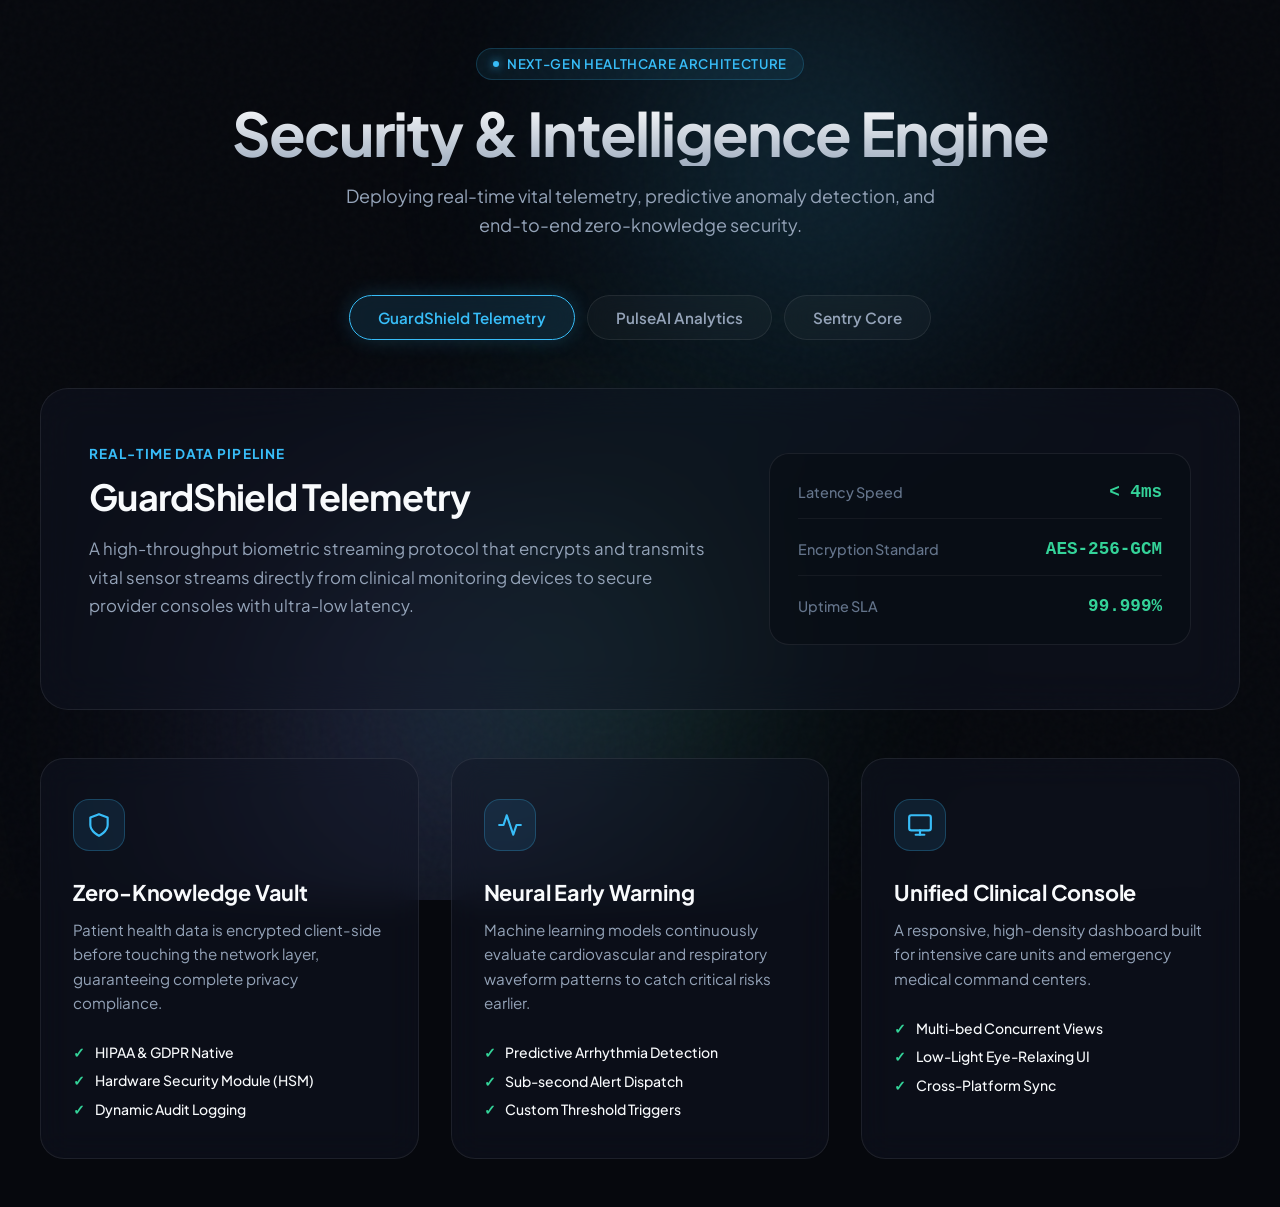
==== products.html @ d6fb3d01 "Create products.html" ====
<!DOCTYPE html>
<html lang="en">
<head>
  <meta charset="UTF-8">
  <meta name="viewport" content="width=device-width, initial-scale=1.0">
  <title>GuardHealth — Products & Platform</title>
  <link rel="preconnect" href="https://fonts.googleapis.com">
  <link rel="preconnect" href="https://fonts.gstatic.com" crossorigin>
  <link href="https://fonts.googleapis.com/css2?family=Plus+Jakarta+Sans:wght@300;400;500;600;700&display=swap" rel="stylesheet">

  <style>
    /* ==========================================================================
       1. DESIGN TOKENS & VARIABLES
       ========================================================================== */
    :root {
      --bg-canvas: #06080d;
      --bg-surface: rgba(18, 24, 38, 0.45);
      --bg-surface-hover: rgba(26, 35, 56, 0.65);
      
      --border-glass: rgba(255, 255, 255, 0.08);
      --border-glass-hover: rgba(56, 189, 248, 0.35);

      --accent-cyan: #38bdf8;
      --accent-emerald: #34d399;
      --accent-violet: #818cf8;

      --text-main: #f8fafc;
      --text-muted: #94a3b8;
      --text-subtle: #64748b;

      --font-primary: 'Plus Jakarta Sans', -apple-system, BlinkMacSystemFont, sans-serif;
      --ease-fluid: cubic-bezier(0.16, 1, 0.3, 1);
    }

    /* ==========================================================================
       2. BASE & RESET
       ========================================================================== */
    * {
      box-sizing: border-box;
      margin: 0;
      padding: 0;
    }

    body {
      background-color: var(--bg-canvas);
      color: var(--text-main);
      font-family: var(--font-primary);
      min-height: 100vh;
      display: flex;
      flex-direction: column;
      align-items: center;
      justify-content: center;
      overflow-x: hidden;
      padding: 3rem 1.5rem;
      position: relative;
      -webkit-font-smoothing: antialiased;
    }

    /* ==========================================================================
       3. AMBIENT BACKGROUND VFX
       ========================================================================== */
    .vfx-canvas {
      position: fixed;
      inset: 0;
      pointer-events: none;
      z-index: 0;
      overflow: hidden;
    }

    .orb {
      position: absolute;
      border-radius: 50%;
      filter: blur(120px);
      opacity: 0.28;
      animation: float 18s ease-in-out infinite alternate;
    }

    .orb-1 {
      width: 550px;
      height: 550px;
      background: radial-gradient(circle, var(--accent-cyan) 0%, transparent 70%);
      top: -12%;
      right: 15%;
    }

    .orb-2 {
      width: 600px;
      height: 600px;
      background: radial-gradient(circle, var(--accent-violet) 0%, transparent 70%);
      bottom: -15%;
      left: 10%;
      animation-delay: -6s;
    }

    .orb-3 {
      width: 450px;
      height: 450px;
      background: radial-gradient(circle, var(--accent-emerald) 0%, transparent 70%);
      top: 45%;
      right: 35%;
      animation-delay: -12s;
    }

    @keyframes float {
      0% { transform: translate(0, 0) scale(1); }
      50% { transform: translate(60px, 40px) scale(1.1); }
      100% { transform: translate(-40px, 80px) scale(0.95); }
    }

    .film-grain {
      position: fixed;
      inset: 0;
      background-image: url("data:image/svg+xml,%3Csvg viewBox='0 0 200 200' xmlns='http://www.w3.org/2000/svg'%3E%3Cfilter id='noiseFilter'%3E%3CfeTurbulence type='fractalNoise' baseFrequency='0.8' numOctaves='3' stitchTiles='stitch'/%3E%3C/filter%3E%3Crect width='100%25' height='100%25' filter='url(%23noiseFilter)' opacity='0.025'/%3E%3C/svg%3E");
      pointer-events: none;
      z-index: 1;
    }

    /* ==========================================================================
       4. CONTAINER & HEADER
       ========================================================================== */
    .container {
      max-width: 1200px;
      width: 100%;
      margin: 0 auto;
      position: relative;
      z-index: 2;
    }

    .header {
      text-align: center;
      margin-bottom: 3.5rem;
    }

    .badge {
      display: inline-flex;
      align-items: center;
      gap: 0.5rem;
      padding: 0.4rem 1rem;
      border-radius: 9999px;
      background: rgba(56, 189, 248, 0.08);
      border: 1px solid rgba(56, 189, 248, 0.2);
      color: var(--accent-cyan);
      font-size: 0.825rem;
      font-weight: 600;
      letter-spacing: 0.05em;
      text-transform: uppercase;
      margin-bottom: 1.25rem;
    }

    .badge-dot {
      width: 6px;
      height: 6px;
      background-color: var(--accent-cyan);
      border-radius: 50%;
      box-shadow: 0 0 10px var(--accent-cyan);
    }

    .title {
      font-size: clamp(2.5rem, 5vw, 3.75rem);
      font-weight: 700;
      letter-spacing: -0.03em;
      line-height: 1.1;
      margin-bottom: 1rem;
      background: linear-gradient(180deg, #ffffff 0%, #a0aec0 100%);
      -webkit-background-clip: text;
      -webkit-text-fill-color: transparent;
    }

    .subtitle {
      color: var(--text-muted);
      font-size: 1.125rem;
      max-width: 620px;
      margin: 0 auto;
      line-height: 1.6;
      font-weight: 400;
    }

    /* ==========================================================================
       5. PRODUCT CATEGORY SELECTOR TABS
       ========================================================================== */
    .tabs-wrapper {
      display: flex;
      justify-content: center;
      gap: 0.75rem;
      margin-bottom: 3rem;
      flex-wrap: wrap;
    }

    .tab-btn {
      background: rgba(255, 255, 255, 0.03);
      border: 1px solid var(--border-glass);
      padding: 0.75rem 1.75rem;
      border-radius: 9999px;
      color: var(--text-muted);
      font-family: var(--font-primary);
      font-size: 0.95rem;
      font-weight: 600;
      cursor: pointer;
      backdrop-filter: blur(12px);
      -webkit-backdrop-filter: blur(12px);
      transition: all 0.3s var(--ease-fluid);
    }

    .tab-btn:hover {
      background: rgba(255, 255, 255, 0.08);
      color: var(--text-main);
      border-color: rgba(255, 255, 255, 0.2);
    }

    .tab-btn.active {
      background: rgba(56, 189, 248, 0.12);
      border-color: var(--accent-cyan);
      color: var(--accent-cyan);
      box-shadow: 0 0 20px rgba(56, 189, 248, 0.2);
    }

    /* ==========================================================================
       6. HERO PRODUCT SHOWCASE HERO
       ========================================================================== */
    .product-hero {
      background: var(--bg-surface);
      border: 1px solid var(--border-glass);
      border-radius: 28px;
      backdrop-filter: blur(20px);
      -webkit-backdrop-filter: blur(20px);
      padding: 3.5rem 3rem;
      margin-bottom: 3rem;
      position: relative;
      overflow: hidden;
      display: grid;
      grid-template-columns: 1.2fr 0.8fr;
      gap: 3rem;
      align-items: center;
    }

    @media (max-width: 900px) {
      .product-hero {
        grid-template-columns: 1fr;
        padding: 2.5rem 1.75rem;
      }
    }

    .hero-tag {
      font-size: 0.85rem;
      font-weight: 700;
      letter-spacing: 0.08em;
      text-transform: uppercase;
      color: var(--accent-cyan);
      margin-bottom: 0.75rem;
    }

    .hero-title {
      font-size: 2.25rem;
      font-weight: 700;
      letter-spacing: -0.02em;
      margin-bottom: 1rem;
    }

    .hero-description {
      color: var(--text-muted);
      font-size: 1.05rem;
      line-height: 1.7;
      margin-bottom: 2rem;
    }

    .metrics-panel {
      background: rgba(8, 12, 20, 0.6);
      border: 1px solid var(--border-glass);
      border-radius: 20px;
      padding: 1.75rem;
      display: flex;
      flex-direction: column;
      gap: 1.25rem;
    }

    .metric-row {
      display: flex;
      justify-content: space-between;
      align-items: center;
      padding-bottom: 1rem;
      border-bottom: 1px solid rgba(255, 255, 255, 0.05);
    }

    .metric-row:last-child {
      border-bottom: none;
      padding-bottom: 0;
    }

    .metric-label {
      font-size: 0.9rem;
      color: var(--text-subtle);
      font-weight: 500;
    }

    .metric-value {
      font-size: 1.1rem;
      font-weight: 700;
      color: var(--accent-emerald);
      font-family: monospace;
    }

    /* ==========================================================================
       7. PRODUCT SPEC GRID (GLASS CARDS)
       ========================================================================== */
    .products-grid {
      display: grid;
      grid-template-columns: repeat(auto-fit, minmax(320px, 1fr));
      gap: 2rem;
    }

    .card {
      position: relative;
      border-radius: 24px;
      background: var(--bg-surface);
      border: 1px solid var(--border-glass);
      backdrop-filter: blur(16px);
      -webkit-backdrop-filter: blur(16px);
      padding: 2.5rem 2rem;
      transition: border-color 0.4s var(--ease-fluid), transform 0.4s var(--ease-fluid), box-shadow 0.4s var(--ease-fluid);
      overflow: hidden;
    }

    .card::before {
      content: "";
      position: absolute;
      inset: 0;
      border-radius: 24px;
      padding: 1.5px;
      background: radial-gradient(
        600px circle at var(--mouse-x, 50%) var(--mouse-y, 50%),
        rgba(255, 255, 255, 0.4),
        transparent 40%
      );
      -webkit-mask: linear-gradient(#fff 0 0) content-box, linear-gradient(#fff 0 0);
      -webkit-mask-composite: xor;
      mask-composite: exclude;
      opacity: 0;
      transition: opacity 0.4s var(--ease-fluid);
      pointer-events: none;
    }

    .card:hover {
      transform: translateY(-6px);
      border-color: rgba(255, 255, 255, 0.15);
      box-shadow: 0 20px 40px -15px rgba(0, 0, 0, 0.5), 0 0 30px rgba(56, 189, 248, 0.1);
    }

    .card:hover::before {
      opacity: 1;
    }

    .card-icon {
      width: 52px;
      height: 52px;
      border-radius: 16px;
      background: rgba(56, 189, 248, 0.1);
      border: 1px solid rgba(56, 189, 248, 0.25);
      display: flex;
      align-items: center;
      justify-content: center;
      color: var(--accent-cyan);
      margin-bottom: 1.75rem;
    }

    .card-icon svg {
      width: 26px;
      height: 26px;
      fill: none;
      stroke: currentColor;
      stroke-width: 2;
      stroke-linecap: round;
      stroke-linejoin: round;
    }

    .card-title {
      font-size: 1.35rem;
      font-weight: 700;
      margin-bottom: 0.75rem;
      letter-spacing: -0.01em;
    }

    .card-desc {
      color: var(--text-muted);
      font-size: 0.95rem;
      line-height: 1.6;
      margin-bottom: 1.75rem;
    }

    .feature-list {
      list-style: none;
      display: flex;
      flex-direction: column;
      gap: 0.65rem;
    }

    .feature-item {
      display: flex;
      align-items: center;
      gap: 0.6rem;
      font-size: 0.875rem;
      color: var(--text-main);
      font-weight: 500;
    }

    .feature-check {
      color: var(--accent-emerald);
      font-weight: 700;
    }
  </style>
</head>
<body>

  <!-- Ambient VFX -->
  <div class="vfx-canvas">
    <div class="orb orb-1"></div>
    <div class="orb orb-2"></div>
    <div class="orb orb-3"></div>
  </div>
  <div class="film-grain"></div>

  <main class="container">
    
    <!-- Section Header -->
    <header class="header">
      <div class="badge">
        <span class="badge-dot"></span>
        Next-Gen Healthcare Architecture
      </div>
      <h1 class="title">Security & Intelligence Engine</h1>
      <p class="subtitle">Deploying real-time vital telemetry, predictive anomaly detection, and end-to-end zero-knowledge security.</p>
    </header>

    <!-- Product Category Tabs -->
    <div class="tabs-wrapper">
      <button class="tab-btn active" onclick="switchProduct('shield', this)">GuardShield Telemetry</button>
      <button class="tab-btn" onclick="switchProduct('pulse', this)">PulseAI Analytics</button>
      <button class="tab-btn" onclick="switchProduct('sentry', this)">Sentry Core</button>
    </div>

    <!-- Active Product Hero Card -->
    <section class="product-hero" id="heroDisplay">
      <div>
        <div class="hero-tag" id="heroTag">Real-Time Data Pipeline</div>
        <h2 class="hero-title" id="heroTitle">GuardShield Telemetry</h2>
        <p class="hero-description" id="heroDesc">
          A high-throughput biometric streaming protocol that encrypts and transmits vital sensor streams directly from clinical monitoring devices to secure provider consoles with ultra-low latency.
        </p>
      </div>

      <div class="metrics-panel">
        <div class="metric-row">
          <span class="metric-label">Latency Speed</span>
          <span class="metric-value" id="metricLatency">&lt; 4ms</span>
        </div>
        <div class="metric-row">
          <span class="metric-label">Encryption Standard</span>
          <span class="metric-value" id="metricEncrypt">AES-256-GCM</span>
        </div>
        <div class="metric-row">
          <span class="metric-label">Uptime SLA</span>
          <span class="metric-value" id="metricUptime">99.999%</span>
        </div>
      </div>
    </section>

    <!-- Product Features Grid -->
    <div class="products-grid">

      <!-- Spec Card 1 -->
      <article class="card">
        <div class="card-icon">
          <svg viewBox="0 0 24 24"><path d="M12 22s8-4 8-10V5l-8-3-8 3v7c0 6 8 10 8 10z"/></svg>
        </div>
        <h3 class="card-title">Zero-Knowledge Vault</h3>
        <p class="card-desc">Patient health data is encrypted client-side before touching the network layer, guaranteeing complete privacy compliance.</p>
        <ul class="feature-list">
          <li class="feature-item"><span class="feature-check">&#10003;</span> HIPAA & GDPR Native</li>
          <li class="feature-item"><span class="feature-check">&#10003;</span> Hardware Security Module (HSM)</li>
          <li class="feature-item"><span class="feature-check">&#10003;</span> Dynamic Audit Logging</li>
        </ul>
      </article>

      <!-- Spec Card 2 -->
      <article class="card">
        <div class="card-icon">
          <svg viewBox="0 0 24 24"><path d="M22 12h-4l-3 9L9 3l-3 9H2"/></svg>
        </div>
        <h3 class="card-title">Neural Early Warning</h3>
        <p class="card-desc">Machine learning models continuously evaluate cardiovascular and respiratory waveform patterns to catch critical risks earlier.</p>
        <ul class="feature-list">
          <li class="feature-item"><span class="feature-check">&#10003;</span> Predictive Arrhythmia Detection</li>
          <li class="feature-item"><span class="feature-check">&#10003;</span> Sub-second Alert Dispatch</li>
          <li class="feature-item"><span class="feature-check">&#10003;</span> Custom Threshold Triggers</li>
        </ul>
      </article>

      <!-- Spec Card 3 -->
      <article class="card">
        <div class="card-icon">
          <svg viewBox="0 0 24 24"><rect x="2" y="3" width="20" height="14" rx="2" ry="2"/><line x1="8" y1="21" x2="16" y2="21"/><line x1="12" y1="17" x2="12" y2="21"/></svg>
        </div>
        <h3 class="card-title">Unified Clinical Console</h3>
        <p class="card-desc">A responsive, high-density dashboard built for intensive care units and emergency medical command centers.</p>
        <ul class="feature-list">
          <li class="feature-item"><span class="feature-check">&#10003;</span> Multi-bed Concurrent Views</li>
          <li class="feature-item"><span class="feature-check">&#10003;</span> Low-Light Eye-Relaxing UI</li>
          <li class="feature-item"><span class="feature-check">&#10003;</span> Cross-Platform Sync</li>
        </ul>
      </article>

    </div>
  </main>

  <script>
    // Product data registry for dynamic tab switcher
    const products = {
      shield: {
        tag: "Real-Time Data Pipeline",
        title: "GuardShield Telemetry",
        desc: "A high-throughput biometric streaming protocol that encrypts and transmits vital sensor streams directly from clinical monitoring devices to secure provider consoles with ultra-low latency.",
        latency: "< 4ms",
        encrypt: "AES-256-GCM",
        uptime: "99.999%"
      },
      pulse: {
        tag: "Predictive Intelligence",
        title: "PulseAI Analytics",
        desc: "An advanced algorithmic engine running real-time pattern analysis on incoming vitals to flag physiological decompensation up to 4 hours before acute clinical onset.",
        latency: "< 12ms",
        encrypt: "Post-Quantum 512",
        uptime: "99.98%"
      },
      sentry: {
        tag: "Identity & Access Core",
        title: "Sentry Core",
        desc: "Hardware-enforced biometric authentication and role-based access control ensuring only authorized ICU specialists and physicians can unencrypt patient streams.",
        latency: "< 1ms",
        encrypt: "Zero-Knowledge Proofs",
        uptime: "100%"
      }
    };

    function switchProduct(key, btn) {
      const data = products[key];
      if (!data) return;

      document.querySelectorAll('.tab-btn').forEach(b => b.classList.remove('active'));
      btn.classList.add('active');

      document.getElementById('heroTag').innerText = data.tag;
      document.getElementById('heroTitle').innerText = data.title;
      document.getElementById('heroDesc').innerText = data.desc;
      document.getElementById('metricLatency').innerText = data.latency;
      document.getElementById('metricEncrypt').innerText = data.encrypt;
      document.getElementById('metricUptime').innerText = data.uptime;
    }

    // Dynamic Spotlight Cursor tracking
    document.querySelectorAll('.card').forEach(card => {
      card.addEventListener('mousemove', e => {
        const rect = card.getBoundingClientRect();
        card.style.setProperty('--mouse-x', `${e.clientX - rect.left}px`);
        card.style.setProperty('--mouse-y', `${e.clientY - rect.top}px`);
      });
    });
  </script>
</body>
</html>
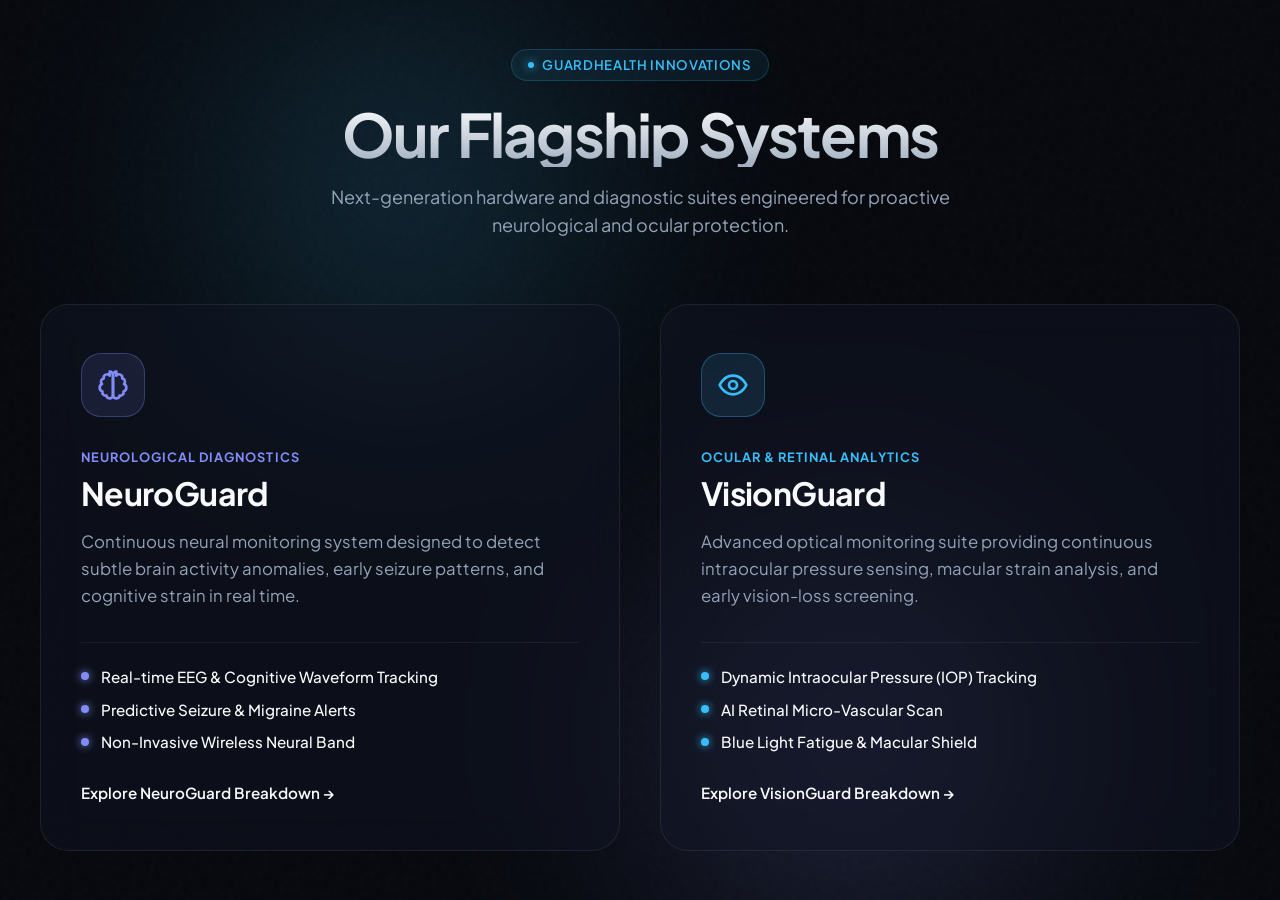
==== commit b0d028c9: "Update products.html" ====
--- a/products.html
+++ b/products.html
@@ -3,7 +3,7 @@
 <head>
   <meta charset="UTF-8">
   <meta name="viewport" content="width=device-width, initial-scale=1.0">
-  <title>GuardHealth — Products & Platform</title>
+  <title>GuardHealth — Our Products</title>
   <link rel="preconnect" href="https://fonts.googleapis.com">
   <link rel="preconnect" href="https://fonts.gstatic.com" crossorigin>
   <link href="https://fonts.googleapis.com/css2?family=Plus+Jakarta+Sans:wght@300;400;500;600;700&display=swap" rel="stylesheet">
@@ -56,6 +56,10 @@
       -webkit-font-smoothing: antialiased;
     }
 
+    body.modal-open {
+      overflow: hidden;
+    }
+
     /* ==========================================================================
        3. AMBIENT BACKGROUND VFX
        ========================================================================== */
@@ -79,8 +83,8 @@
       width: 550px;
       height: 550px;
       background: radial-gradient(circle, var(--accent-cyan) 0%, transparent 70%);
-      top: -12%;
-      right: 15%;
+      top: -10%;
+      left: 10%;
     }
 
     .orb-2 {
@@ -88,17 +92,8 @@
       height: 600px;
       background: radial-gradient(circle, var(--accent-violet) 0%, transparent 70%);
       bottom: -15%;
-      left: 10%;
+      right: 10%;
       animation-delay: -6s;
-    }
-
-    .orb-3 {
-      width: 450px;
-      height: 450px;
-      background: radial-gradient(circle, var(--accent-emerald) 0%, transparent 70%);
-      top: 45%;
-      right: 35%;
-      animation-delay: -12s;
     }
 
     @keyframes float {
@@ -128,7 +123,7 @@
 
     .header {
       text-align: center;
-      margin-bottom: 3.5rem;
+      margin-bottom: 4rem;
     }
 
     .badge {
@@ -176,155 +171,34 @@
     }
 
     /* ==========================================================================
-       5. PRODUCT CATEGORY SELECTOR TABS
-       ========================================================================== */
-    .tabs-wrapper {
-      display: flex;
-      justify-content: center;
-      gap: 0.75rem;
-      margin-bottom: 3rem;
-      flex-wrap: wrap;
-    }
-
-    .tab-btn {
-      background: rgba(255, 255, 255, 0.03);
-      border: 1px solid var(--border-glass);
-      padding: 0.75rem 1.75rem;
-      border-radius: 9999px;
-      color: var(--text-muted);
-      font-family: var(--font-primary);
-      font-size: 0.95rem;
-      font-weight: 600;
-      cursor: pointer;
-      backdrop-filter: blur(12px);
-      -webkit-backdrop-filter: blur(12px);
-      transition: all 0.3s var(--ease-fluid);
-    }
-
-    .tab-btn:hover {
-      background: rgba(255, 255, 255, 0.08);
-      color: var(--text-main);
-      border-color: rgba(255, 255, 255, 0.2);
-    }
-
-    .tab-btn.active {
-      background: rgba(56, 189, 248, 0.12);
-      border-color: var(--accent-cyan);
-      color: var(--accent-cyan);
-      box-shadow: 0 0 20px rgba(56, 189, 248, 0.2);
-    }
-
-    /* ==========================================================================
-       6. HERO PRODUCT SHOWCASE HERO
-       ========================================================================== */
-    .product-hero {
-      background: var(--bg-surface);
-      border: 1px solid var(--border-glass);
-      border-radius: 28px;
-      backdrop-filter: blur(20px);
-      -webkit-backdrop-filter: blur(20px);
-      padding: 3.5rem 3rem;
-      margin-bottom: 3rem;
-      position: relative;
-      overflow: hidden;
-      display: grid;
-      grid-template-columns: 1.2fr 0.8fr;
-      gap: 3rem;
-      align-items: center;
-    }
-
-    @media (max-width: 900px) {
-      .product-hero {
-        grid-template-columns: 1fr;
-        padding: 2.5rem 1.75rem;
-      }
-    }
-
-    .hero-tag {
-      font-size: 0.85rem;
-      font-weight: 700;
-      letter-spacing: 0.08em;
-      text-transform: uppercase;
-      color: var(--accent-cyan);
-      margin-bottom: 0.75rem;
-    }
-
-    .hero-title {
-      font-size: 2.25rem;
-      font-weight: 700;
-      letter-spacing: -0.02em;
-      margin-bottom: 1rem;
-    }
-
-    .hero-description {
-      color: var(--text-muted);
-      font-size: 1.05rem;
-      line-height: 1.7;
-      margin-bottom: 2rem;
-    }
-
-    .metrics-panel {
-      background: rgba(8, 12, 20, 0.6);
-      border: 1px solid var(--border-glass);
-      border-radius: 20px;
-      padding: 1.75rem;
-      display: flex;
-      flex-direction: column;
-      gap: 1.25rem;
-    }
-
-    .metric-row {
-      display: flex;
-      justify-content: space-between;
-      align-items: center;
-      padding-bottom: 1rem;
-      border-bottom: 1px solid rgba(255, 255, 255, 0.05);
-    }
-
-    .metric-row:last-child {
-      border-bottom: none;
-      padding-bottom: 0;
-    }
-
-    .metric-label {
-      font-size: 0.9rem;
-      color: var(--text-subtle);
-      font-weight: 500;
-    }
-
-    .metric-value {
-      font-size: 1.1rem;
-      font-weight: 700;
-      color: var(--accent-emerald);
-      font-family: monospace;
-    }
-
-    /* ==========================================================================
-       7. PRODUCT SPEC GRID (GLASS CARDS)
+       5. FEATURED PRODUCTS GRID
        ========================================================================== */
     .products-grid {
       display: grid;
-      grid-template-columns: repeat(auto-fit, minmax(320px, 1fr));
-      gap: 2rem;
-    }
-
-    .card {
+      grid-template-columns: repeat(auto-fit, minmax(360px, 1fr));
+      gap: 2.5rem;
+    }
+
+    .product-card {
       position: relative;
-      border-radius: 24px;
+      border-radius: 28px;
       background: var(--bg-surface);
       border: 1px solid var(--border-glass);
-      backdrop-filter: blur(16px);
-      -webkit-backdrop-filter: blur(16px);
-      padding: 2.5rem 2rem;
+      backdrop-filter: blur(20px);
+      -webkit-backdrop-filter: blur(20px);
+      padding: 3rem 2.5rem;
       transition: border-color 0.4s var(--ease-fluid), transform 0.4s var(--ease-fluid), box-shadow 0.4s var(--ease-fluid);
       overflow: hidden;
-    }
-
-    .card::before {
+      cursor: pointer;
+      display: flex;
+      flex-direction: column;
+    }
+
+    .product-card::before {
       content: "";
       position: absolute;
       inset: 0;
-      border-radius: 24px;
+      border-radius: 28px;
       padding: 1.5px;
       background: radial-gradient(
         600px circle at var(--mouse-x, 50%) var(--mouse-y, 50%),
@@ -339,32 +213,41 @@
       pointer-events: none;
     }
 
-    .card:hover {
-      transform: translateY(-6px);
-      border-color: rgba(255, 255, 255, 0.15);
-      box-shadow: 0 20px 40px -15px rgba(0, 0, 0, 0.5), 0 0 30px rgba(56, 189, 248, 0.1);
-    }
-
-    .card:hover::before {
+    .product-card:hover {
+      transform: translateY(-8px);
+      border-color: rgba(255, 255, 255, 0.2);
+      box-shadow: 0 24px 48px -12px rgba(0, 0, 0, 0.6), 0 0 35px rgba(56, 189, 248, 0.12);
+    }
+
+    .product-card:hover::before {
       opacity: 1;
     }
 
-    .card-icon {
-      width: 52px;
-      height: 52px;
-      border-radius: 16px;
-      background: rgba(56, 189, 248, 0.1);
-      border: 1px solid rgba(56, 189, 248, 0.25);
+    .card-icon-wrapper {
+      width: 64px;
+      height: 64px;
+      border-radius: 20px;
       display: flex;
       align-items: center;
       justify-content: center;
+      margin-bottom: 2rem;
+    }
+
+    .neuro-icon {
+      background: rgba(129, 140, 248, 0.12);
+      border: 1px solid rgba(129, 140, 248, 0.3);
+      color: var(--accent-violet);
+    }
+
+    .vision-icon {
+      background: rgba(56, 189, 248, 0.12);
+      border: 1px solid rgba(56, 189, 248, 0.3);
       color: var(--accent-cyan);
-      margin-bottom: 1.75rem;
-    }
-
-    .card-icon svg {
-      width: 26px;
-      height: 26px;
+    }
+
+    .card-icon-wrapper svg {
+      width: 32px;
+      height: 32px;
       fill: none;
       stroke: currentColor;
       stroke-width: 2;
@@ -372,49 +255,177 @@
       stroke-linejoin: round;
     }
 
-    .card-title {
-      font-size: 1.35rem;
+    .product-tag {
+      font-size: 0.8rem;
       font-weight: 700;
-      margin-bottom: 0.75rem;
-      letter-spacing: -0.01em;
-    }
-
-    .card-desc {
+      letter-spacing: 0.08em;
+      text-transform: uppercase;
+      margin-bottom: 0.5rem;
+    }
+
+    .tag-neuro { color: var(--accent-violet); }
+    .tag-vision { color: var(--accent-cyan); }
+
+    .product-name {
+      font-size: 2rem;
+      font-weight: 700;
+      letter-spacing: -0.02em;
+      margin-bottom: 1rem;
+    }
+
+    .product-summary {
       color: var(--text-muted);
+      font-size: 1.05rem;
+      line-height: 1.6;
+      margin-bottom: 2rem;
+      flex-grow: 1;
+    }
+
+    .highlights-list {
+      list-style: none;
+      display: flex;
+      flex-direction: column;
+      gap: 0.85rem;
+      margin-bottom: 2rem;
+      padding-top: 1.5rem;
+      border-top: 1px solid rgba(255, 255, 255, 0.06);
+    }
+
+    .highlight-item {
+      display: flex;
+      align-items: center;
+      gap: 0.75rem;
       font-size: 0.95rem;
-      line-height: 1.6;
-      margin-bottom: 1.75rem;
-    }
-
-    .feature-list {
-      list-style: none;
-      display: flex;
-      flex-direction: column;
-      gap: 0.65rem;
-    }
-
-    .feature-item {
-      display: flex;
-      align-items: center;
-      gap: 0.6rem;
-      font-size: 0.875rem;
       color: var(--text-main);
       font-weight: 500;
     }
 
-    .feature-check {
-      color: var(--accent-emerald);
+    .bullet-dot {
+      width: 8px;
+      height: 8px;
+      border-radius: 50%;
+    }
+
+    .neuro-dot { background-color: var(--accent-violet); box-shadow: 0 0 8px var(--accent-violet); }
+    .vision-dot { background-color: var(--accent-cyan); box-shadow: 0 0 8px var(--accent-cyan); }
+
+    .action-btn {
+      display: inline-flex;
+      align-items: center;
+      gap: 0.5rem;
+      font-size: 0.95rem;
+      font-weight: 600;
+      color: var(--text-main);
+      transition: gap 0.3s var(--ease-fluid);
+    }
+
+    .product-card:hover .action-btn {
+      gap: 0.8rem;
+      color: var(--accent-cyan);
+    }
+
+    /* ==========================================================================
+       6. DETAIL MODAL
+       ========================================================================== */
+    .modal-overlay {
+      position: fixed;
+      inset: 0;
+      background: rgba(4, 6, 12, 0.8);
+      backdrop-filter: blur(24px);
+      -webkit-backdrop-filter: blur(24px);
+      z-index: 100;
+      display: flex;
+      align-items: center;
+      justify-content: center;
+      padding: 1.5rem;
+      opacity: 0;
+      pointer-events: none;
+      transition: opacity 0.4s var(--ease-fluid);
+    }
+
+    .modal-overlay.active {
+      opacity: 1;
+      pointer-events: auto;
+    }
+
+    .modal-card {
+      background: #0b101d;
+      border: 1px solid rgba(255, 255, 255, 0.15);
+      border-radius: 32px;
+      max-width: 700px;
+      width: 100%;
+      padding: 3.5rem;
+      position: relative;
+      box-shadow: 0 30px 60px -12px rgba(0, 0, 0, 0.8), 0 0 40px rgba(56, 189, 248, 0.15);
+      transform: scale(0.92) translateY(20px);
+      transition: transform 0.4s var(--ease-fluid);
+    }
+
+    .modal-overlay.active .modal-card {
+      transform: scale(1) translateY(0);
+    }
+
+    .modal-close {
+      position: absolute;
+      top: 1.5rem;
+      right: 1.5rem;
+      width: 44px;
+      height: 44px;
+      border-radius: 50%;
+      background: rgba(255, 255, 255, 0.05);
+      border: 1px solid var(--border-glass);
+      color: var(--text-muted);
+      display: flex;
+      align-items: center;
+      justify-content: center;
+      cursor: pointer;
+      font-size: 1.35rem;
+      transition: all 0.3s var(--ease-fluid);
+    }
+
+    .modal-close:hover {
+      background: rgba(255, 255, 255, 0.15);
+      color: var(--text-main);
+    }
+
+    .modal-tag {
+      font-size: 0.85rem;
       font-weight: 700;
+      letter-spacing: 0.08em;
+      text-transform: uppercase;
+      margin-bottom: 0.5rem;
+    }
+
+    .modal-title {
+      font-size: 2.25rem;
+      font-weight: 700;
+      margin-bottom: 1.5rem;
+      letter-spacing: -0.02em;
+    }
+
+    .modal-section-title {
+      font-size: 0.9rem;
+      font-weight: 700;
+      letter-spacing: 0.05em;
+      text-transform: uppercase;
+      color: var(--accent-cyan);
+      margin-top: 1.75rem;
+      margin-bottom: 0.5rem;
+    }
+
+    .modal-text {
+      font-size: 1.05rem;
+      color: var(--text-muted);
+      line-height: 1.7;
     }
   </style>
 </head>
 <body>
 
-  <!-- Ambient VFX -->
+  <!-- Ambient VFX Canvas -->
   <div class="vfx-canvas">
     <div class="orb orb-1"></div>
     <div class="orb orb-2"></div>
-    <div class="orb orb-3"></div>
   </div>
   <div class="film-grain"></div>
 
@@ -424,144 +435,135 @@
     <header class="header">
       <div class="badge">
         <span class="badge-dot"></span>
-        Next-Gen Healthcare Architecture
+        GuardHealth Innovations
       </div>
-      <h1 class="title">Security & Intelligence Engine</h1>
-      <p class="subtitle">Deploying real-time vital telemetry, predictive anomaly detection, and end-to-end zero-knowledge security.</p>
+      <h1 class="title">Our Flagship Systems</h1>
+      <p class="subtitle">Next-generation hardware and diagnostic suites engineered for proactive neurological and ocular protection.</p>
     </header>
 
-    <!-- Product Category Tabs -->
-    <div class="tabs-wrapper">
-      <button class="tab-btn active" onclick="switchProduct('shield', this)">GuardShield Telemetry</button>
-      <button class="tab-btn" onclick="switchProduct('pulse', this)">PulseAI Analytics</button>
-      <button class="tab-btn" onclick="switchProduct('sentry', this)">Sentry Core</button>
-    </div>
-
-    <!-- Active Product Hero Card -->
-    <section class="product-hero" id="heroDisplay">
-      <div>
-        <div class="hero-tag" id="heroTag">Real-Time Data Pipeline</div>
-        <h2 class="hero-title" id="heroTitle">GuardShield Telemetry</h2>
-        <p class="hero-description" id="heroDesc">
-          A high-throughput biometric streaming protocol that encrypts and transmits vital sensor streams directly from clinical monitoring devices to secure provider consoles with ultra-low latency.
-        </p>
-      </div>
-
-      <div class="metrics-panel">
-        <div class="metric-row">
-          <span class="metric-label">Latency Speed</span>
-          <span class="metric-value" id="metricLatency">&lt; 4ms</span>
+    <!-- Product Grid -->
+    <div class="products-grid">
+
+      <!-- NeuroGuard Card -->
+      <article class="product-card" data-product="neuroguard">
+        <div class="card-icon-wrapper neuro-icon">
+          <!-- Brain / Neural Network Icon -->
+          <svg viewBox="0 0 24 24"><path d="M9.5 2A2.5 2.5 0 0 1 12 4.5v15a2.5 2.5 0 0 1-4.96.44 2.5 2.5 0 0 1-2.96-3.08 3 3 0 0 1-.34-5.58 2.5 2.5 0 0 1 1.32-4.24 2.5 2.5 0 0 1 4.44-2.04Z"/><path d="M14.5 2A2.5 2.5 0 0 0 12 4.5v15a2.5 2.5 0 0 0 4.96.44 2.5 2.5 0 0 0 2.96-3.08 3 3 0 0 0 .34-5.58 2.5 2.5 0 0 0-1.32-4.24 2.5 2.5 0 0 0-4.44-2.04Z"/></svg>
         </div>
-        <div class="metric-row">
-          <span class="metric-label">Encryption Standard</span>
-          <span class="metric-value" id="metricEncrypt">AES-256-GCM</span>
+        <div class="product-tag tag-neuro">Neurological Diagnostics</div>
+        <h2 class="product-name">NeuroGuard</h2>
+        <p class="product-summary">Continuous neural monitoring system designed to detect subtle brain activity anomalies, early seizure patterns, and cognitive strain in real time.</p>
+        
+        <ul class="highlights-list">
+          <li class="highlight-item"><span class="bullet-dot neuro-dot"></span> Real-time EEG & Cognitive Waveform Tracking</li>
+          <li class="highlight-item"><span class="bullet-dot neuro-dot"></span> Predictive Seizure & Migraine Alerts</li>
+          <li class="highlight-item"><span class="bullet-dot neuro-dot"></span> Non-Invasive Wireless Neural Band</li>
+        </ul>
+
+        <div class="action-btn">Explore NeuroGuard Breakdown &rarr;</div>
+      </article>
+
+      <!-- VisionGuard Card -->
+      <article class="product-card" data-product="visionguard">
+        <div class="card-icon-wrapper vision-icon">
+          <!-- Eye / Vision Icon -->
+          <svg viewBox="0 0 24 24"><circle cx="12" cy="12" r="3"/><path d="M2 12s3-7 10-7 10 7 10 7-3 7-10 7-10-7-10-7Z"/></svg>
         </div>
-        <div class="metric-row">
-          <span class="metric-label">Uptime SLA</span>
-          <span class="metric-value" id="metricUptime">99.999%</span>
-        </div>
-      </div>
-    </section>
-
-    <!-- Product Features Grid -->
-    <div class="products-grid">
-
-      <!-- Spec Card 1 -->
-      <article class="card">
-        <div class="card-icon">
-          <svg viewBox="0 0 24 24"><path d="M12 22s8-4 8-10V5l-8-3-8 3v7c0 6 8 10 8 10z"/></svg>
-        </div>
-        <h3 class="card-title">Zero-Knowledge Vault</h3>
-        <p class="card-desc">Patient health data is encrypted client-side before touching the network layer, guaranteeing complete privacy compliance.</p>
-        <ul class="feature-list">
-          <li class="feature-item"><span class="feature-check">&#10003;</span> HIPAA & GDPR Native</li>
-          <li class="feature-item"><span class="feature-check">&#10003;</span> Hardware Security Module (HSM)</li>
-          <li class="feature-item"><span class="feature-check">&#10003;</span> Dynamic Audit Logging</li>
+        <div class="product-tag tag-vision">Ocular & Retinal Analytics</div>
+        <h2 class="product-name">VisionGuard</h2>
+        <p class="product-summary">Advanced optical monitoring suite providing continuous intraocular pressure sensing, macular strain analysis, and early vision-loss screening.</p>
+        
+        <ul class="highlights-list">
+          <li class="highlight-item"><span class="bullet-dot vision-dot"></span> Dynamic Intraocular Pressure (IOP) Tracking</li>
+          <li class="highlight-item"><span class="bullet-dot vision-dot"></span> AI Retinal Micro-Vascular Scan</li>
+          <li class="highlight-item"><span class="bullet-dot vision-dot"></span> Blue Light Fatigue & Macular Shield</li>
         </ul>
-      </article>
-
-      <!-- Spec Card 2 -->
-      <article class="card">
-        <div class="card-icon">
-          <svg viewBox="0 0 24 24"><path d="M22 12h-4l-3 9L9 3l-3 9H2"/></svg>
-        </div>
-        <h3 class="card-title">Neural Early Warning</h3>
-        <p class="card-desc">Machine learning models continuously evaluate cardiovascular and respiratory waveform patterns to catch critical risks earlier.</p>
-        <ul class="feature-list">
-          <li class="feature-item"><span class="feature-check">&#10003;</span> Predictive Arrhythmia Detection</li>
-          <li class="feature-item"><span class="feature-check">&#10003;</span> Sub-second Alert Dispatch</li>
-          <li class="feature-item"><span class="feature-check">&#10003;</span> Custom Threshold Triggers</li>
-        </ul>
-      </article>
-
-      <!-- Spec Card 3 -->
-      <article class="card">
-        <div class="card-icon">
-          <svg viewBox="0 0 24 24"><rect x="2" y="3" width="20" height="14" rx="2" ry="2"/><line x1="8" y1="21" x2="16" y2="21"/><line x1="12" y1="17" x2="12" y2="21"/></svg>
-        </div>
-        <h3 class="card-title">Unified Clinical Console</h3>
-        <p class="card-desc">A responsive, high-density dashboard built for intensive care units and emergency medical command centers.</p>
-        <ul class="feature-list">
-          <li class="feature-item"><span class="feature-check">&#10003;</span> Multi-bed Concurrent Views</li>
-          <li class="feature-item"><span class="feature-check">&#10003;</span> Low-Light Eye-Relaxing UI</li>
-          <li class="feature-item"><span class="feature-check">&#10003;</span> Cross-Platform Sync</li>
-        </ul>
+
+        <div class="action-btn">Explore VisionGuard Breakdown &rarr;</div>
       </article>
 
     </div>
   </main>
 
+  <!-- Modal View -->
+  <div class="modal-overlay" id="productModal">
+    <div class="modal-card">
+      <button class="modal-close" id="modalClose">&times;</button>
+      <div class="modal-tag" id="mTag">Neurological Diagnostics</div>
+      <h2 class="modal-title" id="mTitle">NeuroGuard</h2>
+
+      <div class="modal-section-title">Overview</div>
+      <p class="modal-text" id="mOverview"></p>
+
+      <div class="modal-section-title">Core Capability</div>
+      <p class="modal-text" id="mCapability"></p>
+
+      <div class="modal-section-title">Clinical Impact</div>
+      <p class="modal-text" id="mImpact"></p>
+    </div>
+  </div>
+
   <script>
-    // Product data registry for dynamic tab switcher
-    const products = {
-      shield: {
-        tag: "Real-Time Data Pipeline",
-        title: "GuardShield Telemetry",
-        desc: "A high-throughput biometric streaming protocol that encrypts and transmits vital sensor streams directly from clinical monitoring devices to secure provider consoles with ultra-low latency.",
-        latency: "< 4ms",
-        encrypt: "AES-256-GCM",
-        uptime: "99.999%"
+    const productData = {
+      neuroguard: {
+        tag: "Neurological Diagnostics",
+        tagClass: "tag-neuro",
+        title: "NeuroGuard",
+        overview: "NeuroGuard is GuardHealth's flagship neuro-monitoring wearable. By reading multi-channel brainwave frequencies, it maps cognitive load, stress spikes, and neurological sync in real time.",
+        capability: "Utilizes ultra-sensitive dry-sensor EEG technology that requires zero gel or complex clinical setup. The system processes raw neural telemetry locally on-device for total privacy.",
+        impact: "Enables patients and doctors to flag early warning signs for neurological episodes, chronic stress, and cognitive exhaustion hours before symptoms manifest physically."
       },
-      pulse: {
-        tag: "Predictive Intelligence",
-        title: "PulseAI Analytics",
-        desc: "An advanced algorithmic engine running real-time pattern analysis on incoming vitals to flag physiological decompensation up to 4 hours before acute clinical onset.",
-        latency: "< 12ms",
-        encrypt: "Post-Quantum 512",
-        uptime: "99.98%"
-      },
-      sentry: {
-        tag: "Identity & Access Core",
-        title: "Sentry Core",
-        desc: "Hardware-enforced biometric authentication and role-based access control ensuring only authorized ICU specialists and physicians can unencrypt patient streams.",
-        latency: "< 1ms",
-        encrypt: "Zero-Knowledge Proofs",
-        uptime: "100%"
+      visionguard: {
+        tag: "Ocular & Retinal Analytics",
+        tagClass: "tag-vision",
+        title: "VisionGuard",
+        overview: "VisionGuard combines high-precision optical sensor hardware with neural optic algorithms to monitor eye health, retinal nerve density, and corneal pressure changes continuously.",
+        capability: "Uses non-invasive ambient optical refraction to measure micro-changes in macular blood flow and intraocular pressure throughout the user's daily routine.",
+        impact: "Prevents irreversible vision degradation by detecting early indicators of glaucoma, diabetic retinopathy, and severe optic nerve strain with surgical precision."
       }
     };
 
-    function switchProduct(key, btn) {
-      const data = products[key];
-      if (!data) return;
-
-      document.querySelectorAll('.tab-btn').forEach(b => b.classList.remove('active'));
-      btn.classList.add('active');
-
-      document.getElementById('heroTag').innerText = data.tag;
-      document.getElementById('heroTitle').innerText = data.title;
-      document.getElementById('heroDesc').innerText = data.desc;
-      document.getElementById('metricLatency').innerText = data.latency;
-      document.getElementById('metricEncrypt').innerText = data.encrypt;
-      document.getElementById('metricUptime').innerText = data.uptime;
-    }
-
-    // Dynamic Spotlight Cursor tracking
-    document.querySelectorAll('.card').forEach(card => {
+    // Card Hover Spotlight
+    document.querySelectorAll('.product-card').forEach(card => {
       card.addEventListener('mousemove', e => {
         const rect = card.getBoundingClientRect();
         card.style.setProperty('--mouse-x', `${e.clientX - rect.left}px`);
         card.style.setProperty('--mouse-y', `${e.clientY - rect.top}px`);
       });
+
+      // Modal Trigger
+      card.addEventListener('click', () => {
+        const key = card.getAttribute('data-product');
+        const data = productData[key];
+        if (!data) return;
+
+        const tagEl = document.getElementById('mTag');
+        tagEl.innerText = data.tag;
+        tagEl.className = `modal-tag ${data.tagClass}`;
+
+        document.getElementById('mTitle').innerText = data.title;
+        document.getElementById('mOverview').innerText = data.overview;
+        document.getElementById('mCapability').innerText = data.capability;
+        document.getElementById('mImpact').innerText = data.impact;
+
+        document.getElementById('productModal').classList.add('active');
+        document.body.classList.add('modal-open');
+      });
+    });
+
+    // Close Controls
+    const closeModal = () => {
+      document.getElementById('productModal').classList.remove('active');
+      document.body.classList.remove('modal-open');
+    };
+
+    document.getElementById('modalClose').addEventListener('click', closeModal);
+    document.getElementById('productModal').addEventListener('click', e => {
+      if (e.target === document.getElementById('productModal')) closeModal();
+    });
+
+    window.addEventListener('keydown', e => {
+      if (e.key === 'Escape') closeModal();
     });
   </script>
 </body>
